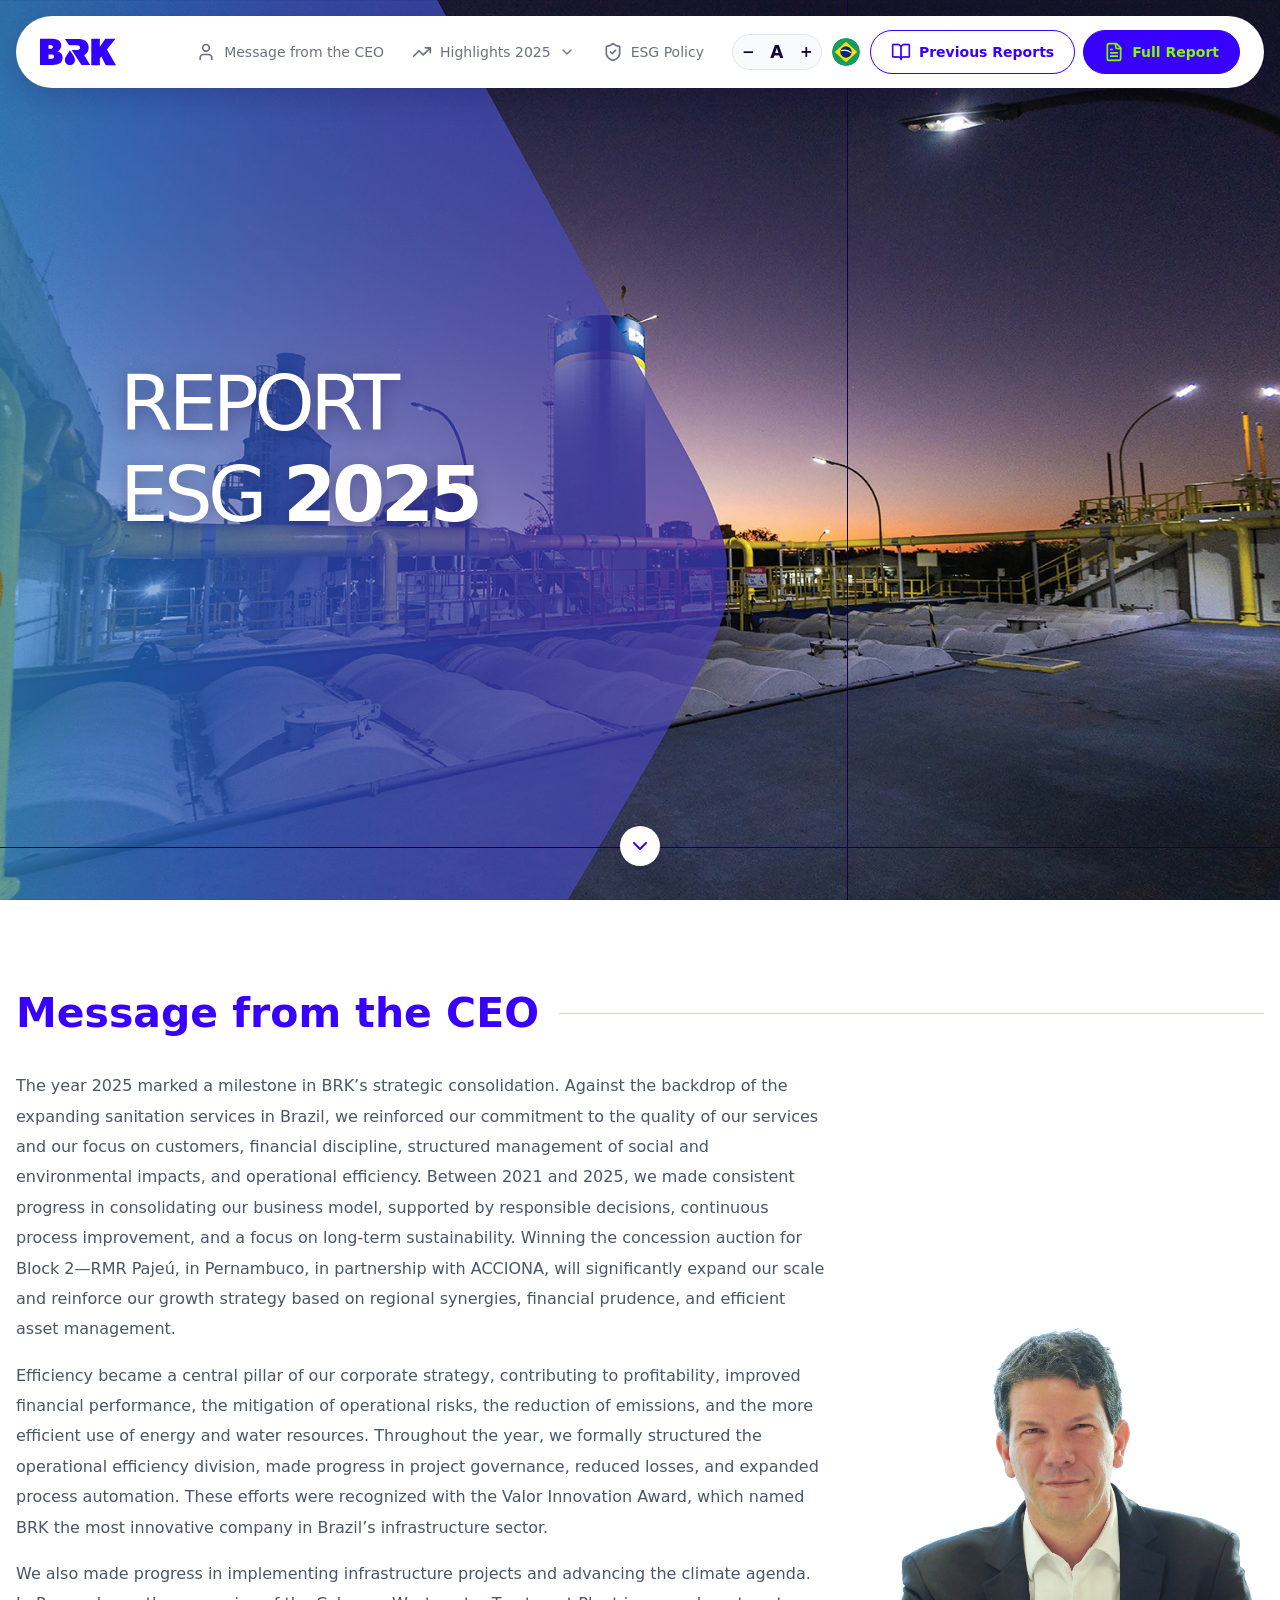
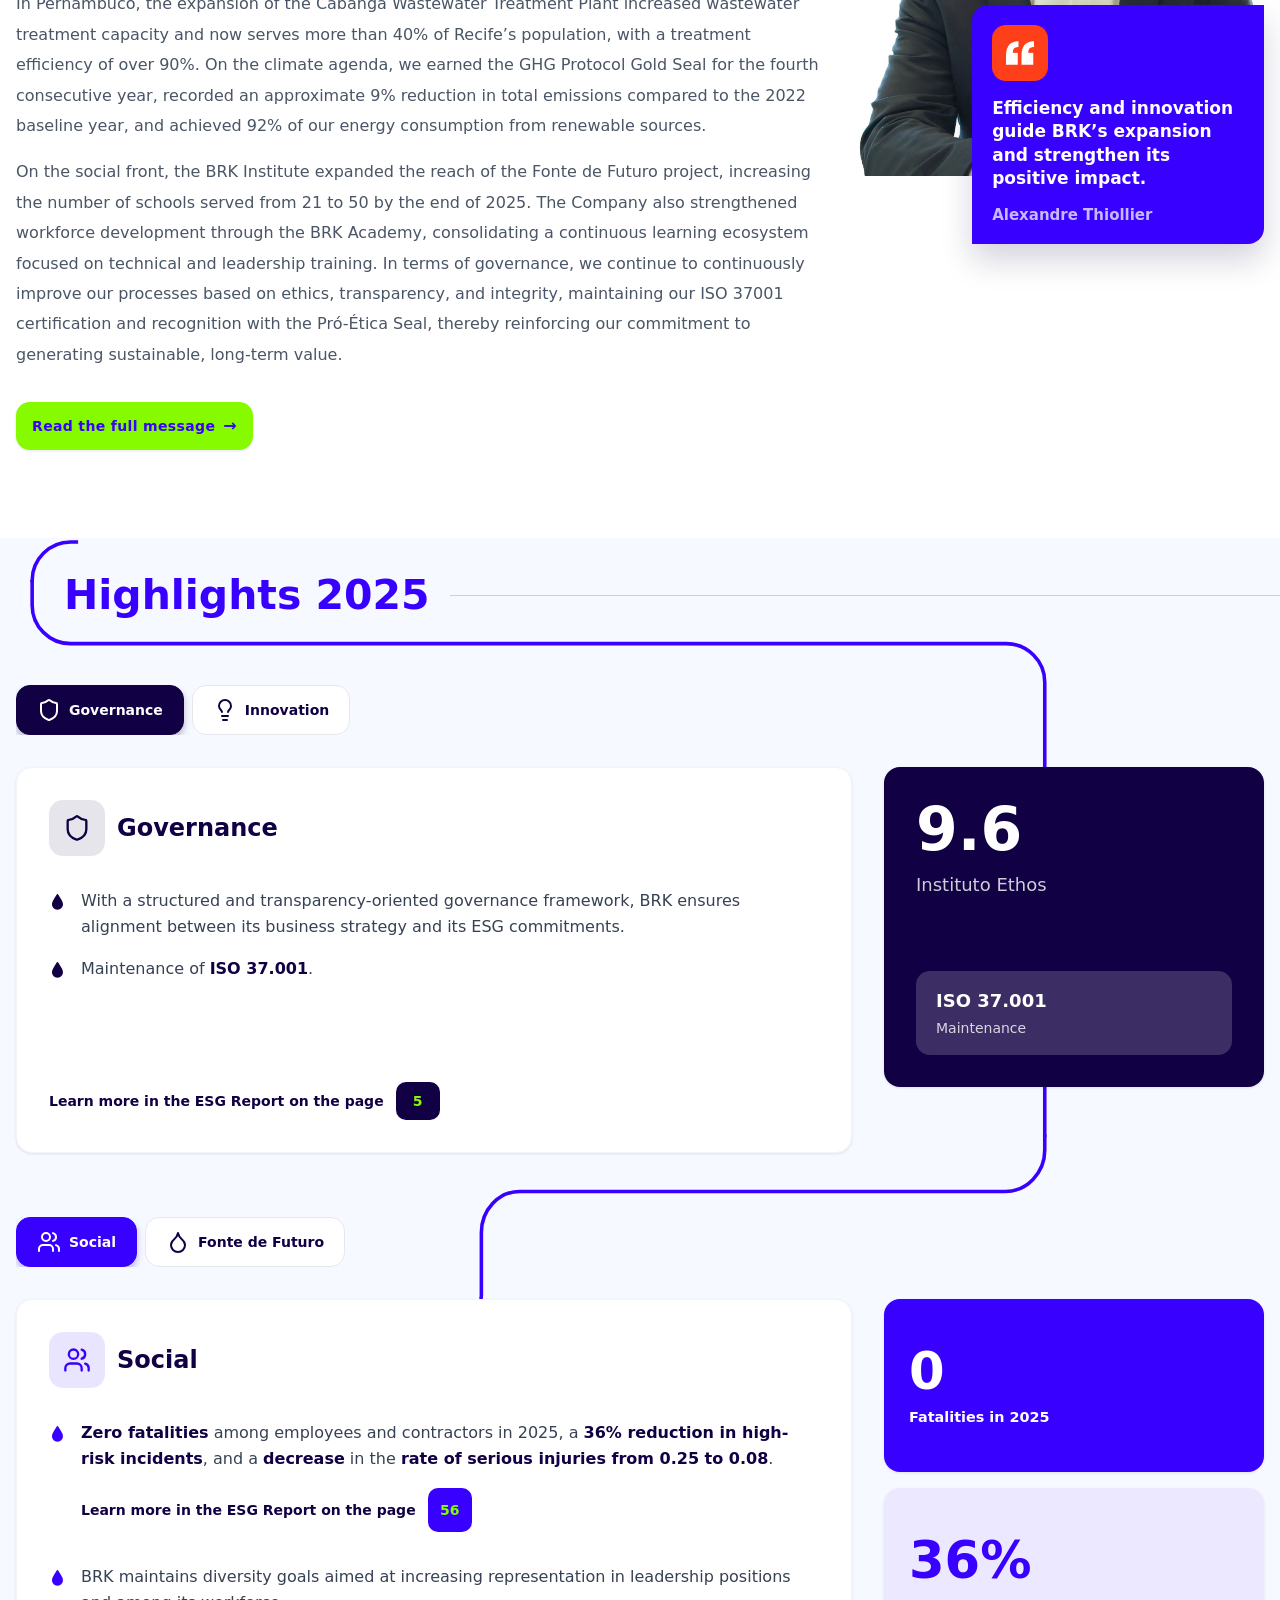
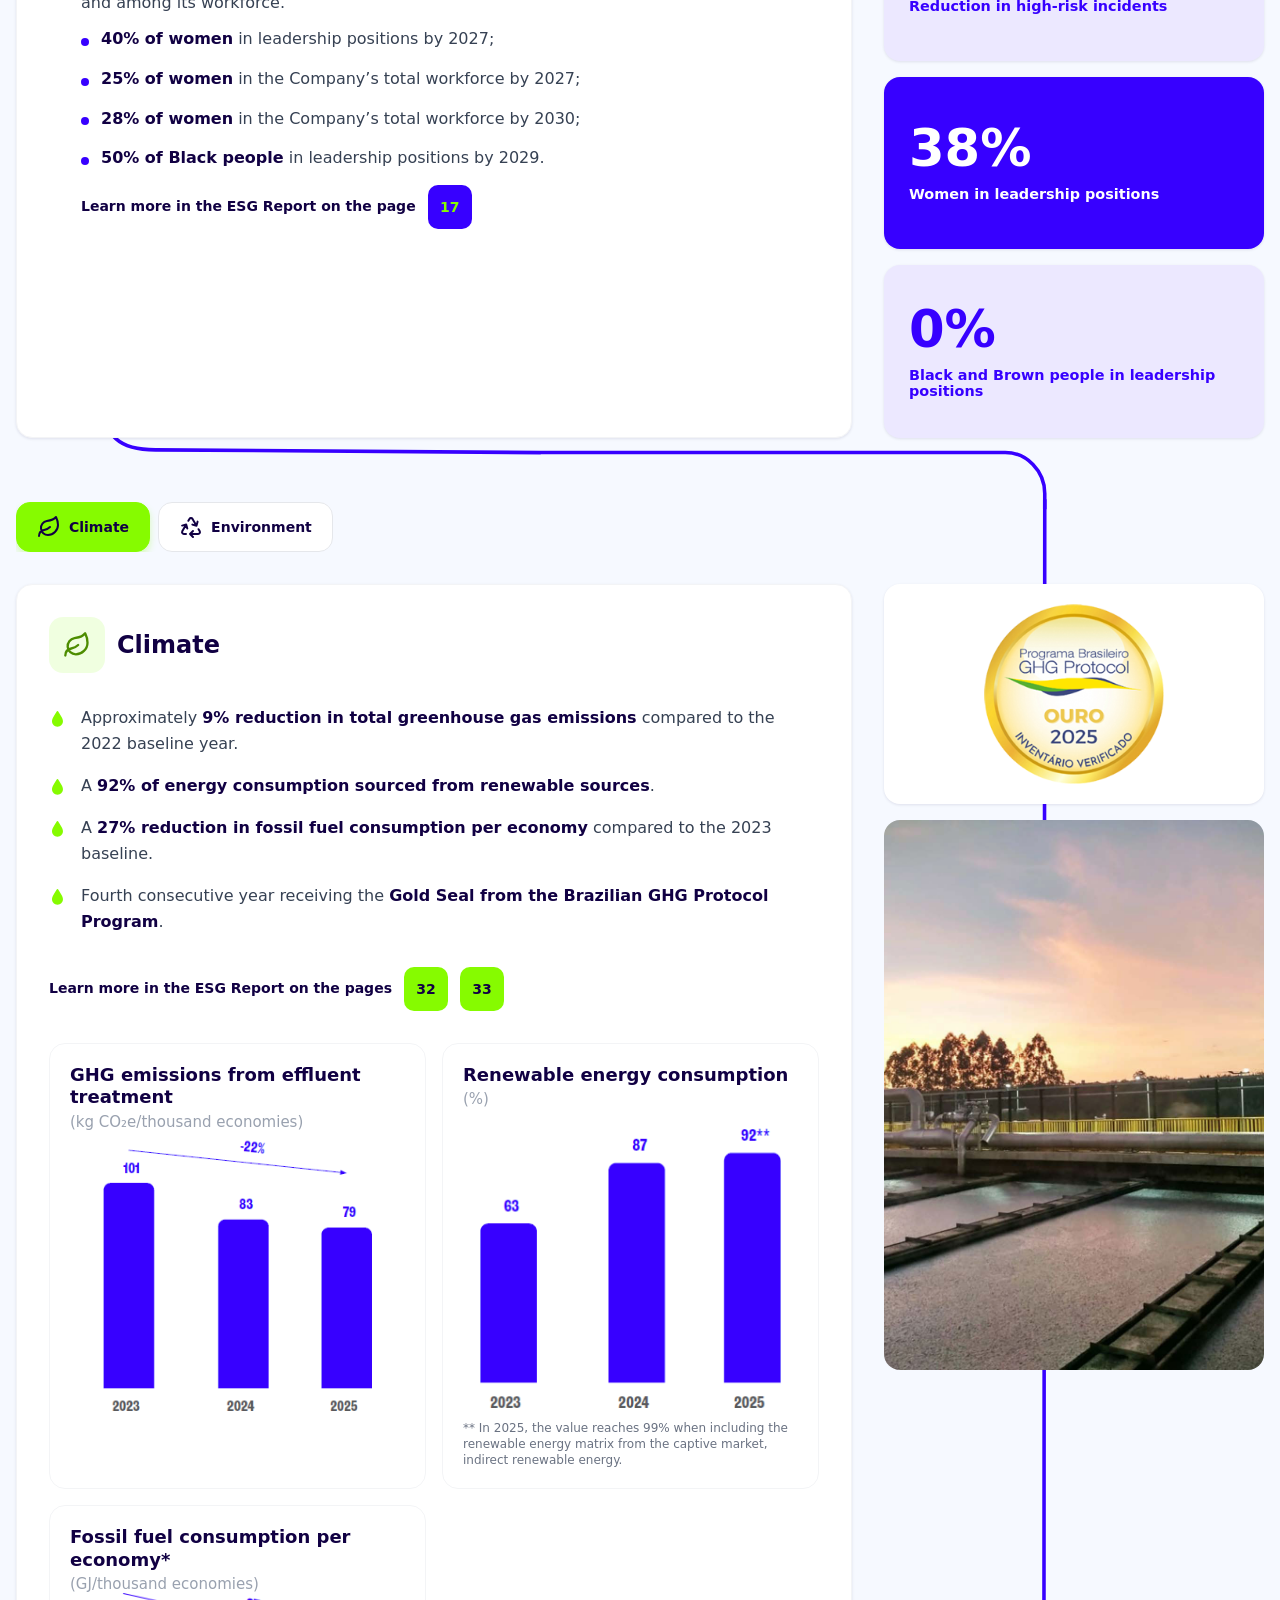
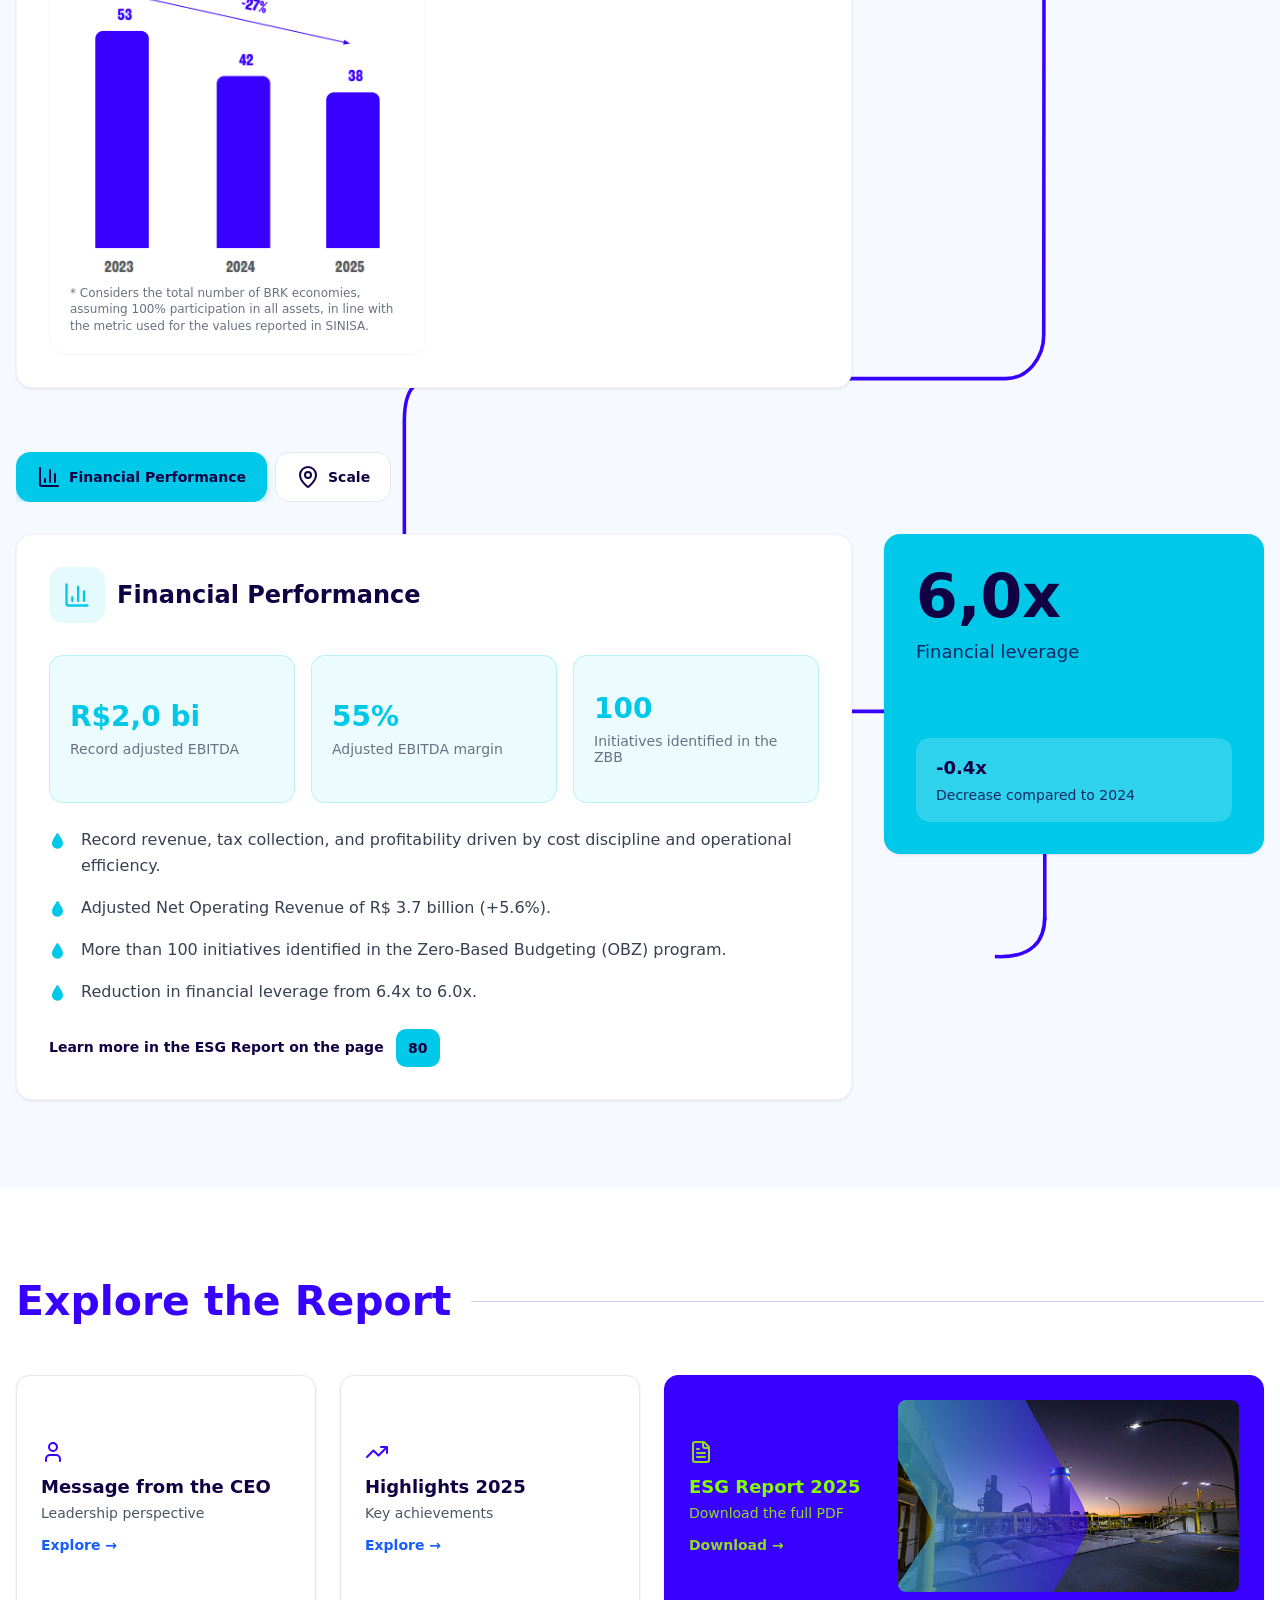
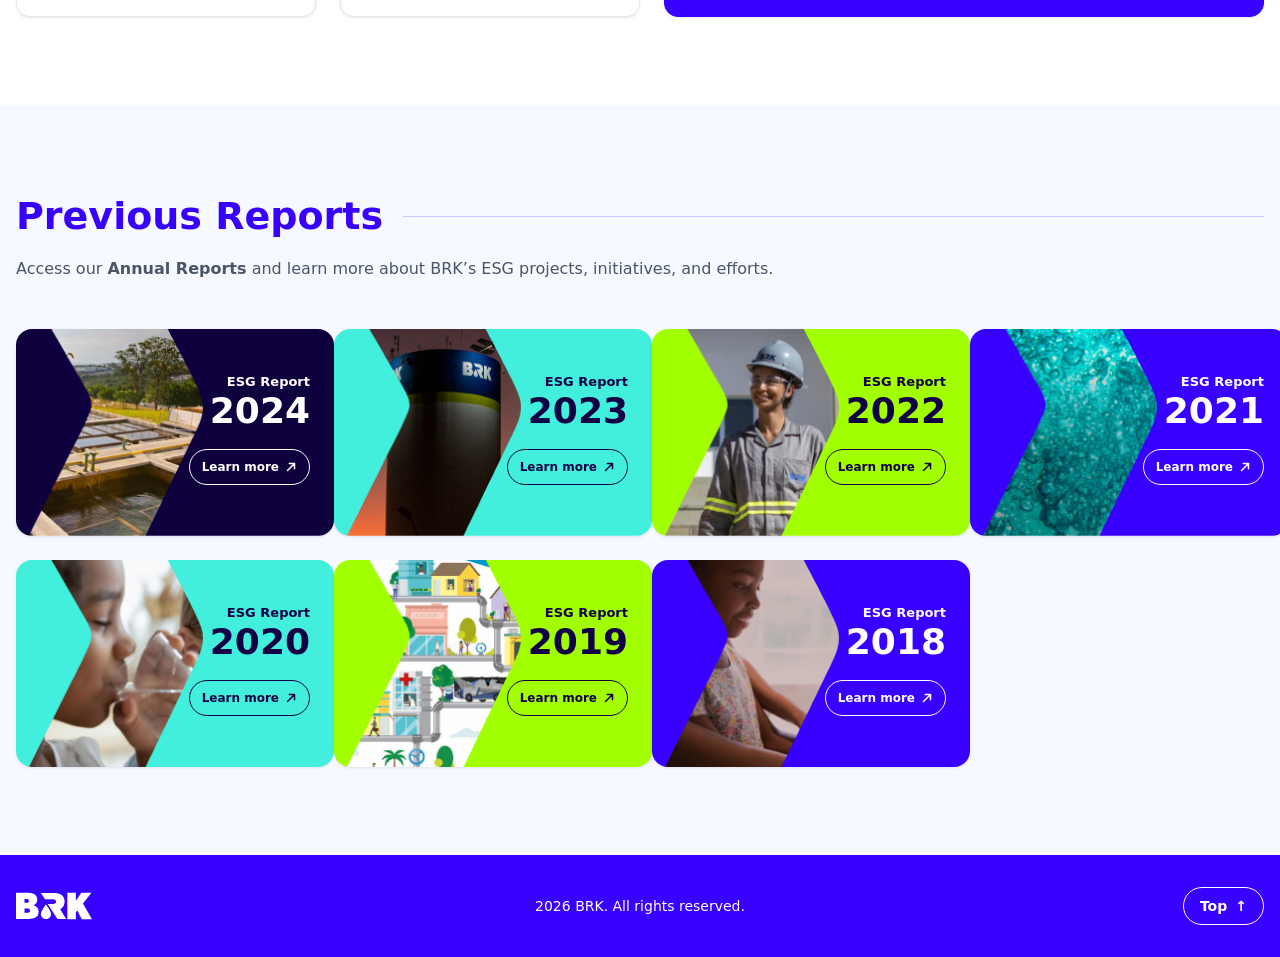
==== en/index.html @ 417d380e "Add files via upload" ====
<!doctype html>
<html lang="pt-BR" data-beasties-container>
<head>
  <meta charset="utf-8">
  <title>BRK — Relatório ESG 2025</title>
  <base href="../">
  <meta name="viewport" content="width=device-width, initial-scale=1">
  <link rel="icon" type="image/x-icon" href="favicon.ico">

  <!--
    Google Tag Manager — instalação futura
    1. Troque GTM-XXXXXXX pelo ID enviado pelo cliente/agência.
    2. Descomente este bloco dentro do <head>.
    3. Descomente também o bloco <noscript> no início do <body>.

    <script>
      (function(w,d,s,l,i){w[l]=w[l]||[];w[l].push({'gtm.start':
      new Date().getTime(),event:'gtm.js'});var f=d.getElementsByTagName(s)[0],
      j=d.createElement(s),dl=l!='dataLayer'?'&l='+l:'';j.async=true;j.src=
      'https://www.googletagmanager.com/gtm.js?id='+i+dl;f.parentNode.insertBefore(j,f);
      })(window,document,'script','dataLayer','GTM-XXXXXXX');
    </script>
  -->
<style>:root{--brk-color-brand:#3700ff;--brk-color-brand-dark:#110043;--brk-color-brand-soft:#e9e4ff;--brk-color-lime:#86fb00;--brk-color-cyan:#00c8e8;--brk-color-orange:#ff3f19;--brk-color-canvas:#ffffff;--brk-color-highlight:#f6f9ff;--brk-color-surface-subtle:#f9fafb;--brk-color-surface-muted:#eef1ff;--brk-color-text:#110043;--brk-color-text-muted:#4a5565;--brk-color-text-soft:#6a7282;--brk-color-border:#e5e7eb;--brk-color-border-brand:rgb(55 0 255 / 20%);--brk-color-focus:#3700ff}:root{--brk-space-1:.25rem;--brk-space-2:.5rem;--brk-space-3:.75rem;--brk-space-4:1rem;--brk-space-5:1.25rem;--brk-space-6:1.5rem;--brk-space-7:1.75rem;--brk-space-8:2rem;--brk-space-10:2.5rem;--brk-space-12:3rem;--brk-space-14:3.5rem;--brk-space-16:4rem;--brk-space-18:4.5rem;--brk-space-22:5.5rem;--brk-space-28:7rem;--brk-radius-sm:.5rem;--brk-radius-md:.875rem;--brk-radius-lg:1rem;--brk-radius-xl:1.5rem;--brk-radius-pill:999px;--brk-shadow-card:0 1px 3px rgb(17 0 67 / 10%);--brk-shadow-floating:0 16px 32px rgb(17 0 67 / 18%)}:root{--brk-font-sans:Inter, system-ui, -apple-system, BlinkMacSystemFont, "Segoe UI", sans-serif;--brk-font-scale:1;--brk-text-body:calc(1rem * var(--brk-font-scale));--brk-leading-body:1.9;--brk-text-section:clamp( calc(2rem * var(--brk-font-scale)), calc(3.2vw * var(--brk-font-scale)), calc(2.875rem * var(--brk-font-scale)) );--brk-text-hero:clamp( calc(2.75rem * var(--brk-font-scale)), calc(5.1vw * var(--brk-font-scale)), calc(5rem * var(--brk-font-scale)) );--brk-mobile-text-xs:.8125rem;--brk-mobile-text-sm:.875rem;--brk-mobile-text-md:.9375rem;--brk-mobile-text-lg:1rem;--brk-mobile-text-title:1.375rem;--brk-mobile-text-display:2.25rem}:root{--brk-container:80rem;--brk-gutter:1rem;--brk-section-block:5.5rem}@media(max-width:1023px){:root{--brk-gutter:2rem;--brk-section-block:4.5rem}}@media(max-width:767px){:root{--brk-gutter:1.25rem;--brk-section-block:3.5rem}}:root{--brk-motion-fast:.22s;--brk-motion-standard:.34s;--brk-motion-reveal:.46s;--brk-ease-standard:cubic-bezier(.2, 0, 0, 1);--brk-ease-out:cubic-bezier(.16, 1, .3, 1)}@media(prefers-reduced-motion:reduce){:root{--brk-motion-fast:0ms;--brk-motion-standard:0ms;--brk-motion-reveal:0ms}}*,*:before,*:after{box-sizing:border-box}html{color:var(--brk-color-text);font-family:var(--brk-font-sans);scroll-behavior:smooth}body{margin:0;min-width:20rem;background:var(--brk-color-canvas);color:var(--brk-color-text);font-size:var(--brk-text-body)}@media(prefers-reduced-motion:reduce){html{scroll-behavior:auto}}</style><link rel="stylesheet" href="styles.92862c17c37a5d15.css" media="print" onload="this.media='all'"><noscript><link rel="stylesheet" href="styles.92862c17c37a5d15.css"></noscript></head>
<body>
  <!--
    Google Tag Manager (noscript) — instalação futura
    Troque GTM-XXXXXXX pelo ID real e descomente junto com o script do <head>.

    <noscript>
      <iframe src="https://www.googletagmanager.com/ns.html?id=GTM-XXXXXXX"
        height="0" width="0" style="display:none;visibility:hidden"></iframe>
    </noscript>
  -->
  <app-root></app-root>
<script src="runtime.deb8b24c3e991150.js" type="module"></script><script src="polyfills.3b3bae7d66c260d7.js" type="module"></script><script src="main.1730dc0094d72fb5.js" type="module"></script></body>
</html>
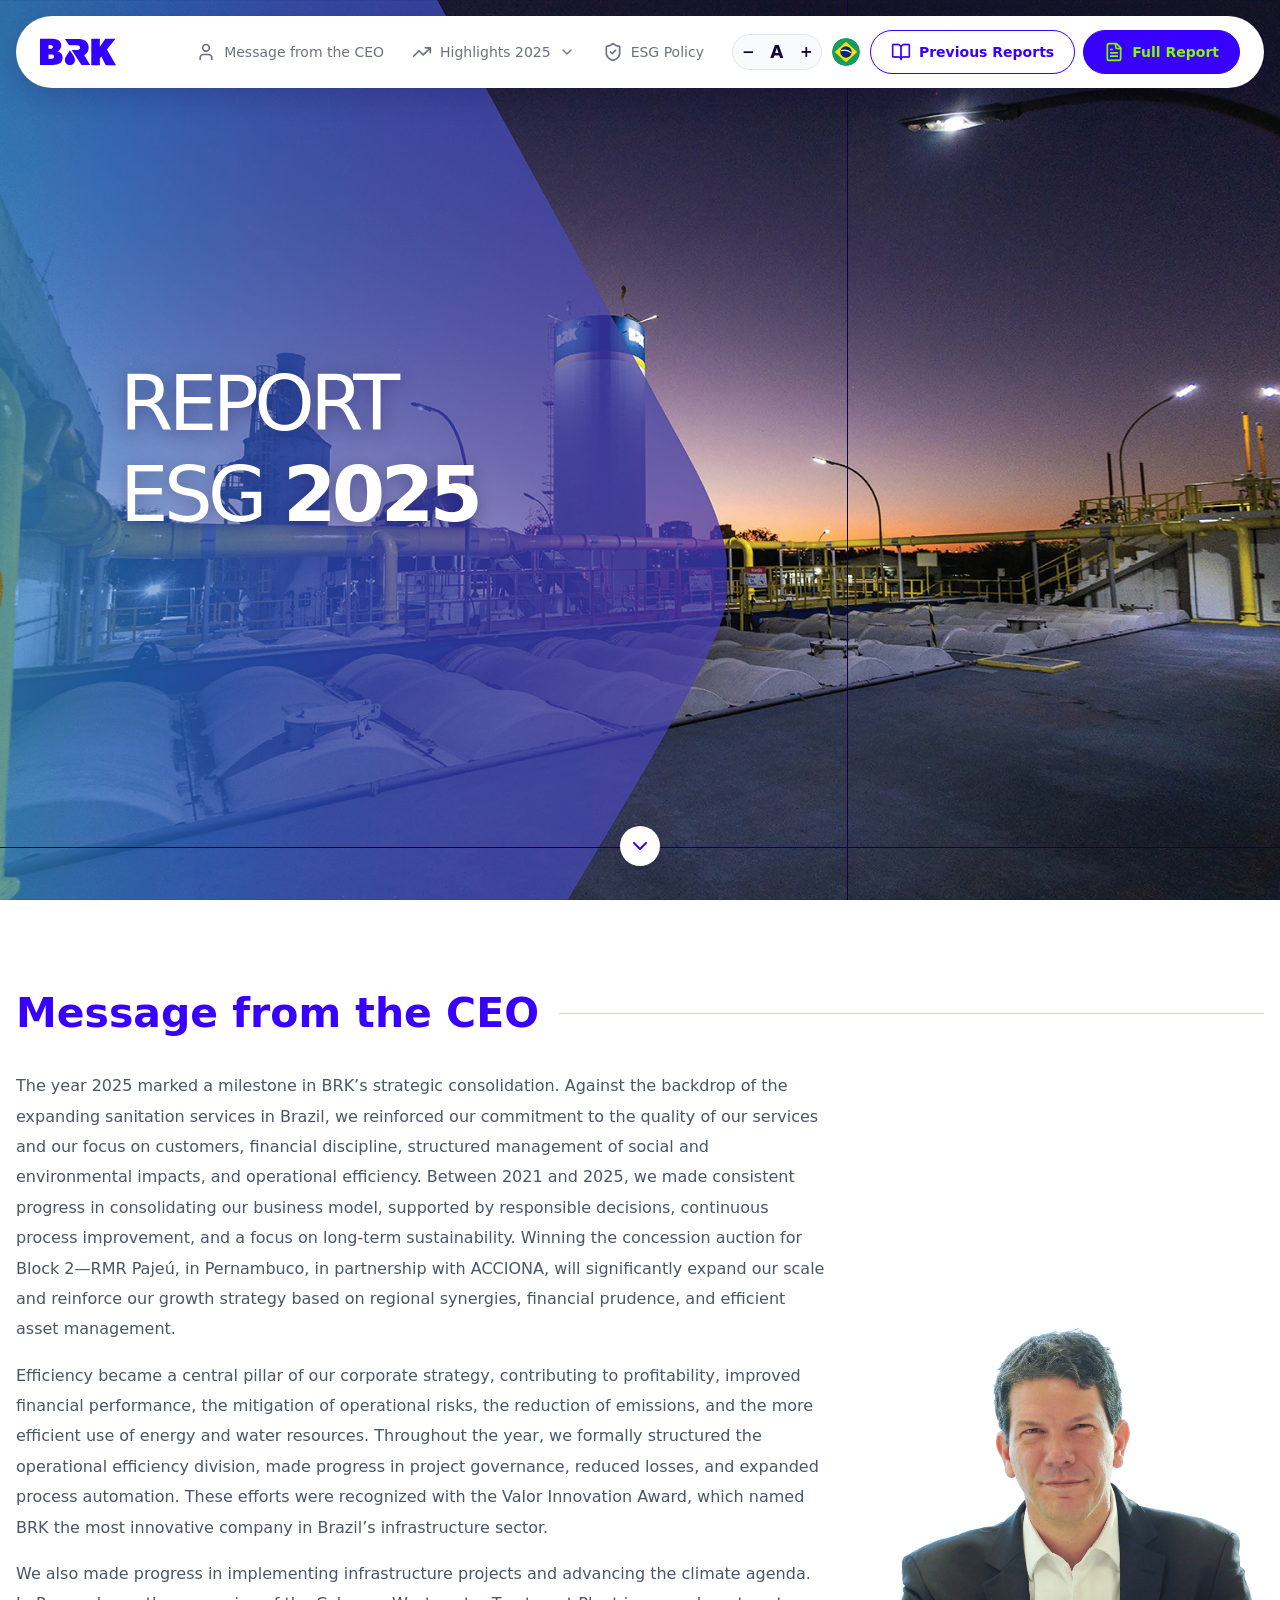
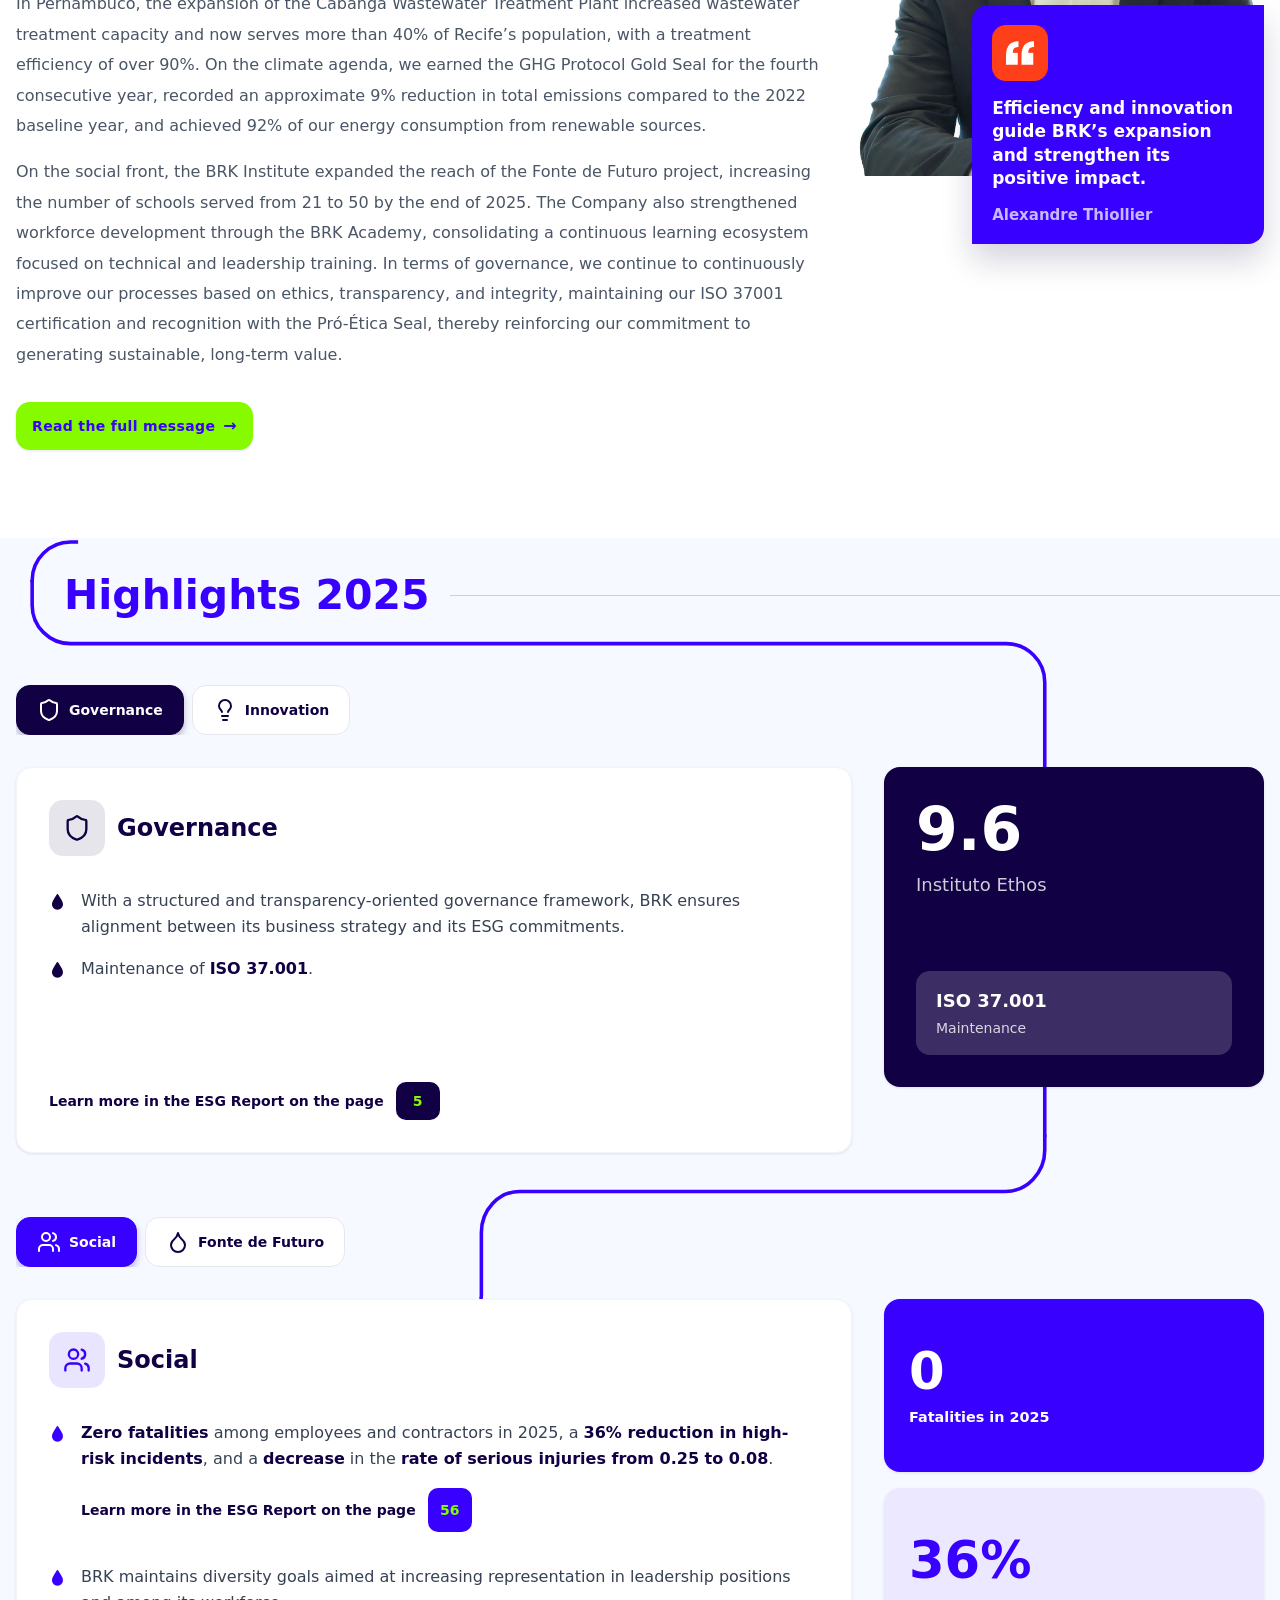
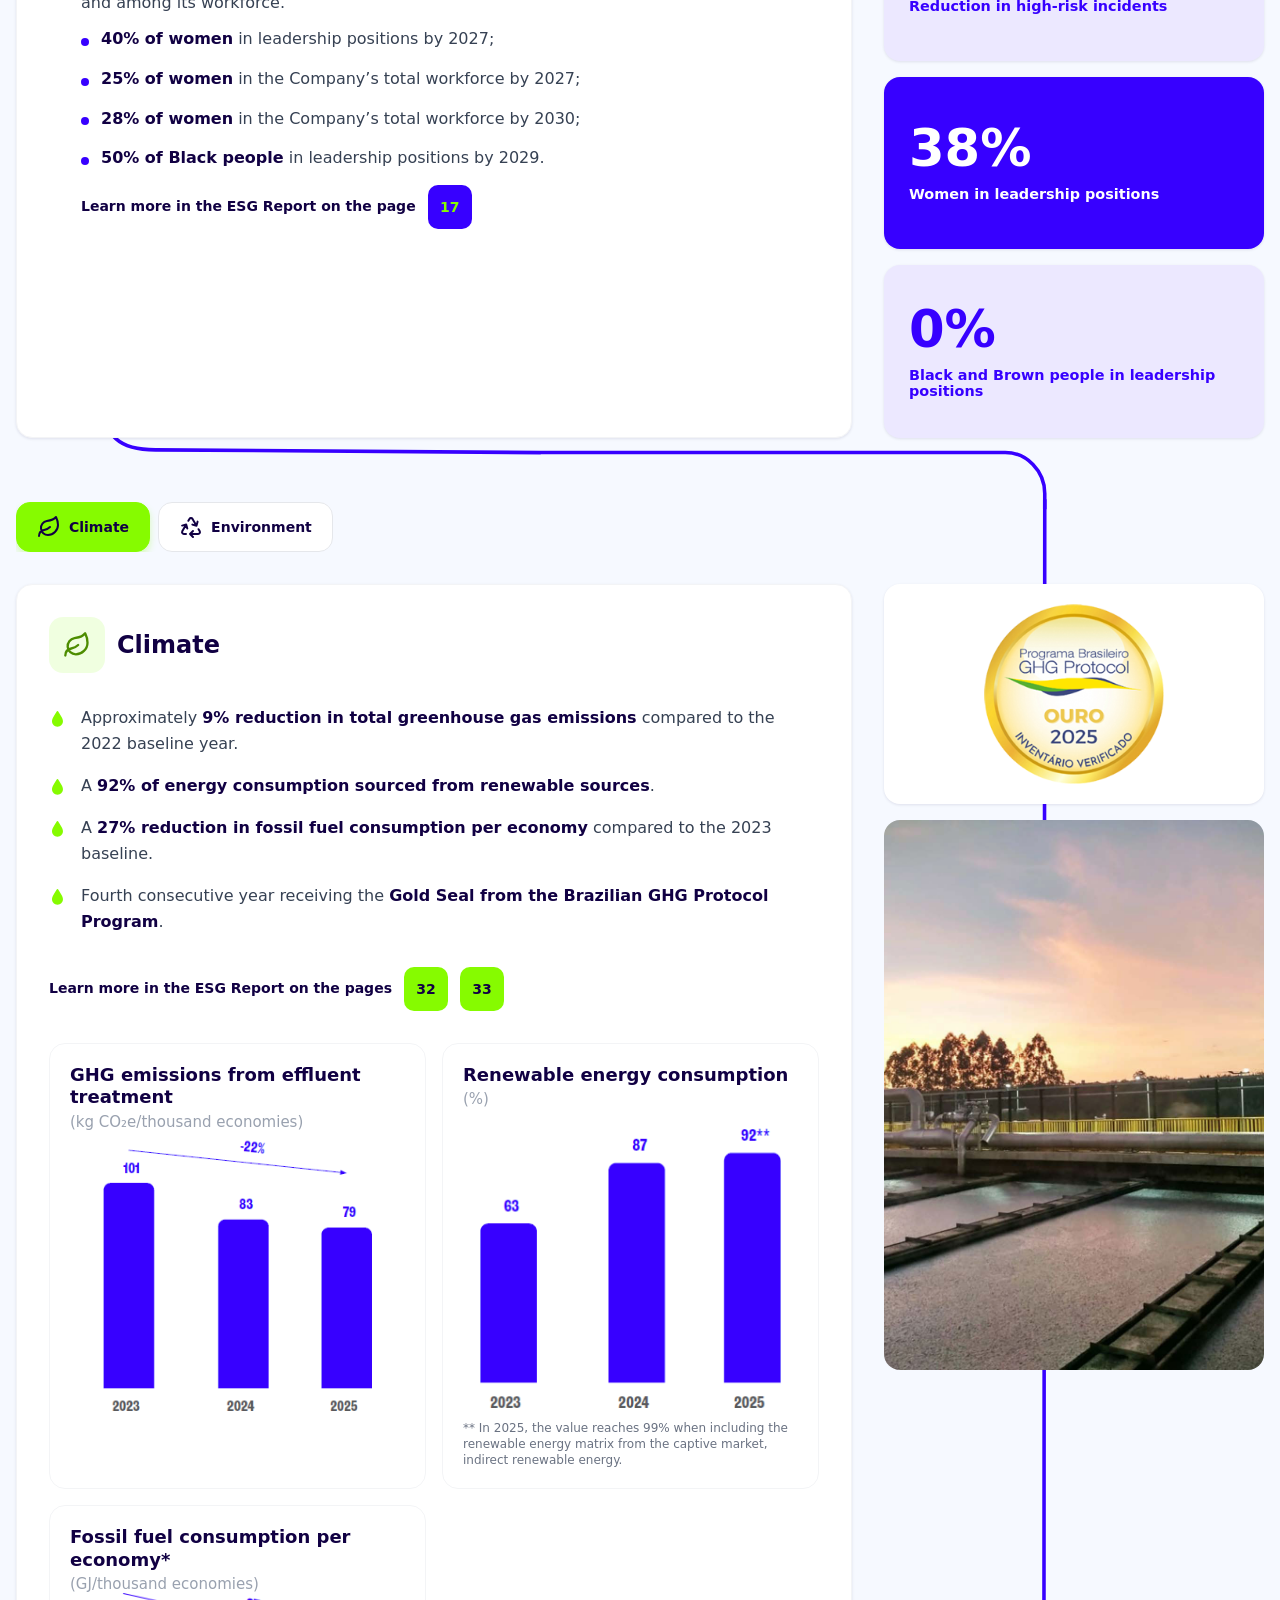
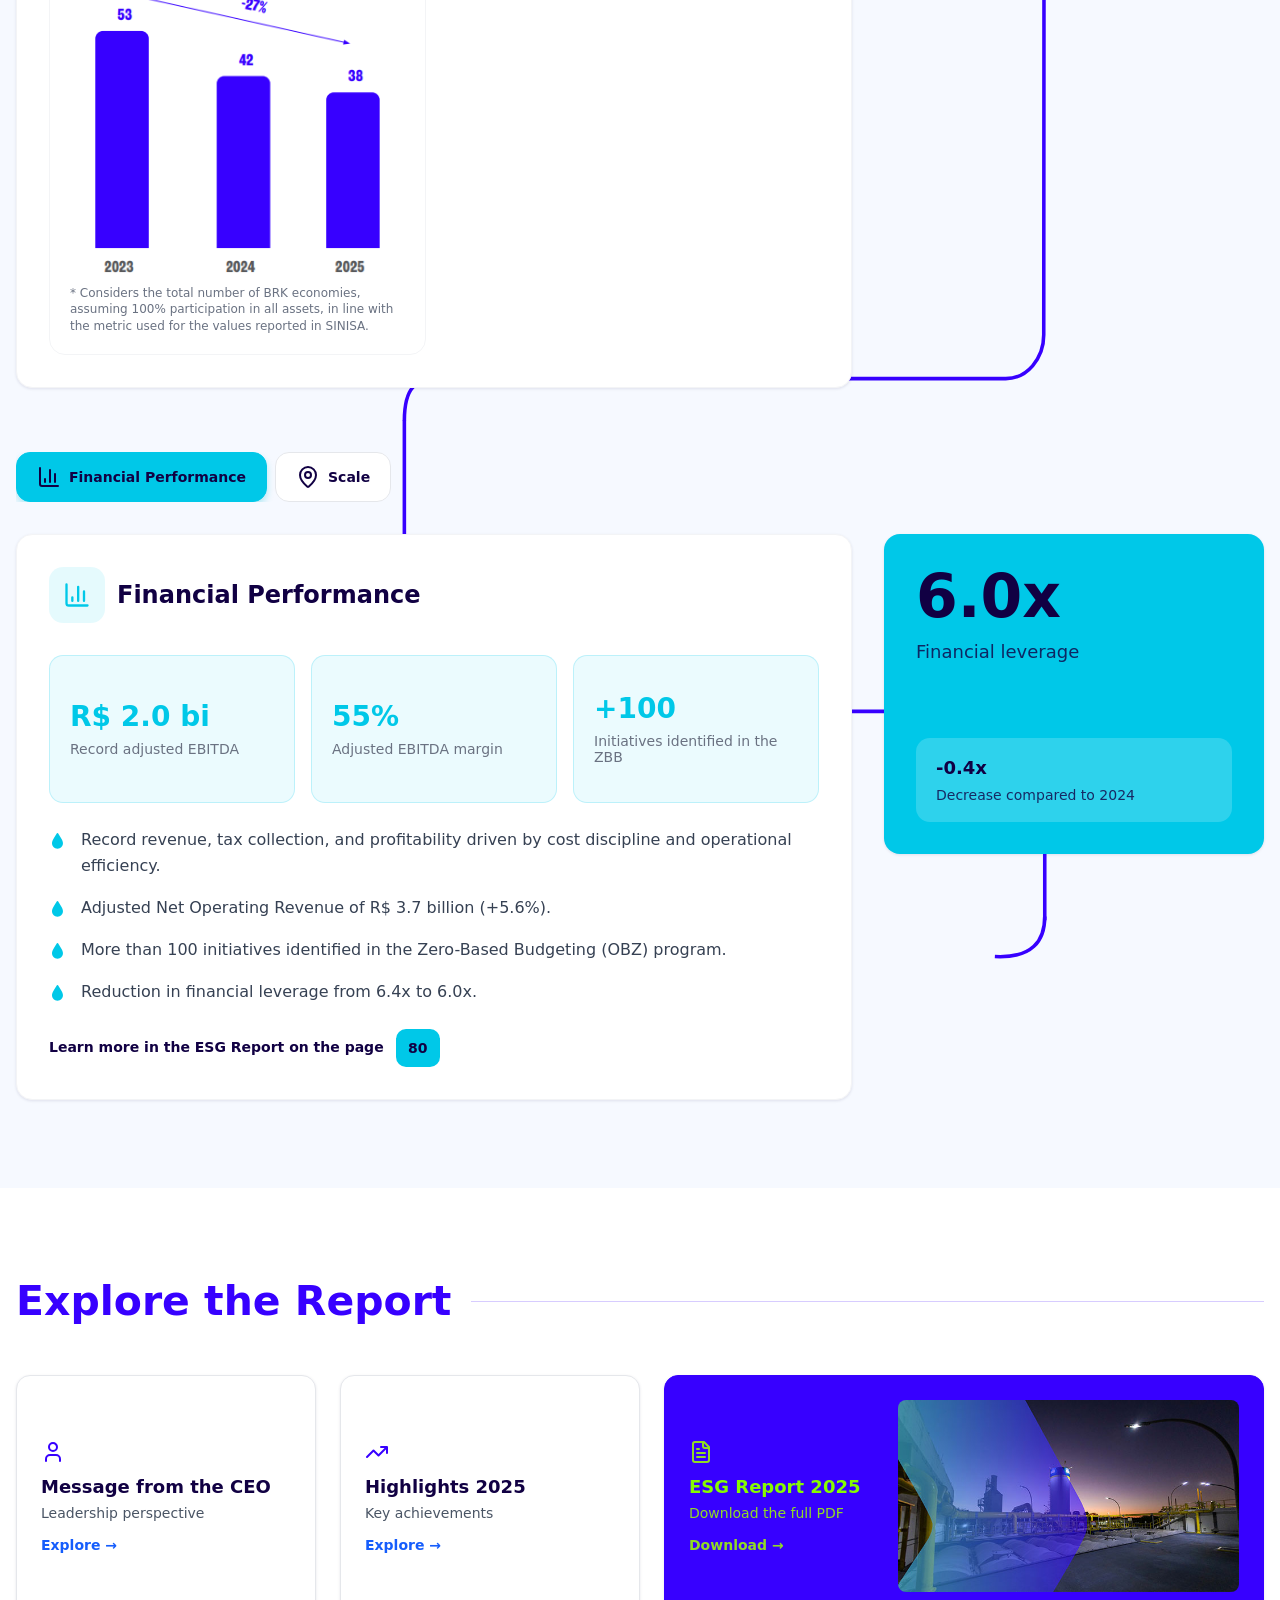
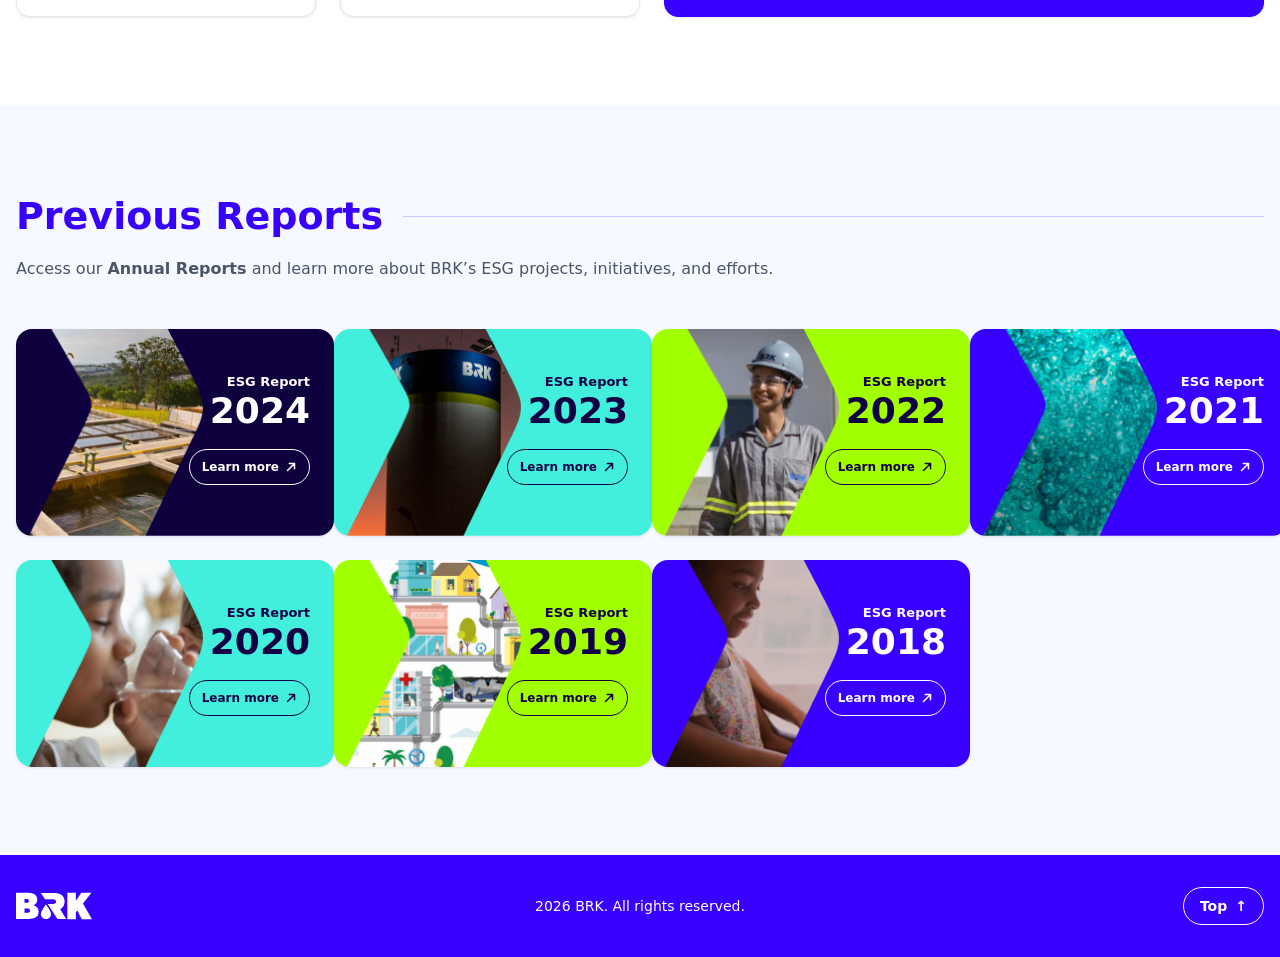
==== commit fc710aed: "Add files via upload" ====
--- a/en/index.html
+++ b/en/index.html
@@ -33,5 +33,5 @@
     </noscript>
   -->
   <app-root></app-root>
-<script src="runtime.deb8b24c3e991150.js" type="module"></script><script src="polyfills.3b3bae7d66c260d7.js" type="module"></script><script src="main.1730dc0094d72fb5.js" type="module"></script></body>
+<script src="runtime.fac3cbcdab7f5ced.js" type="module"></script><script src="polyfills.3b3bae7d66c260d7.js" type="module"></script><script src="main.1730dc0094d72fb5.js" type="module"></script></body>
 </html>
